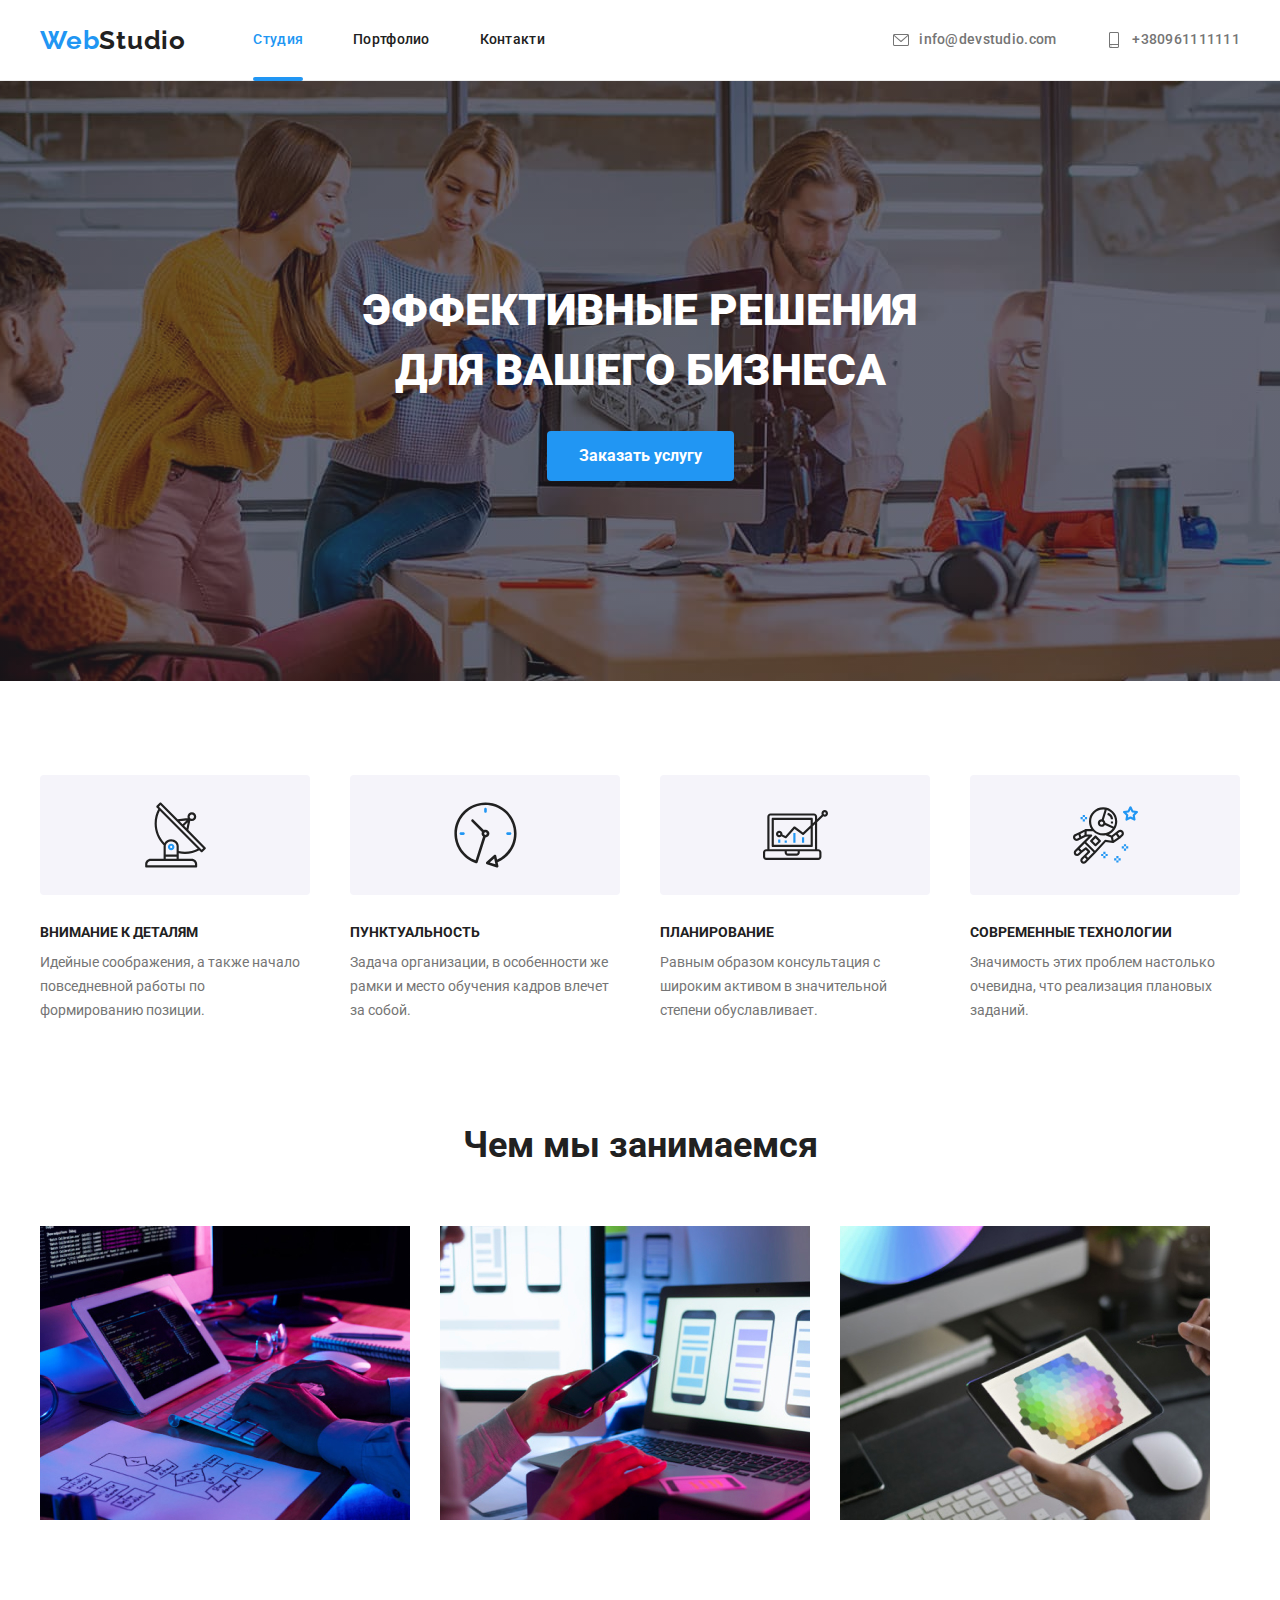
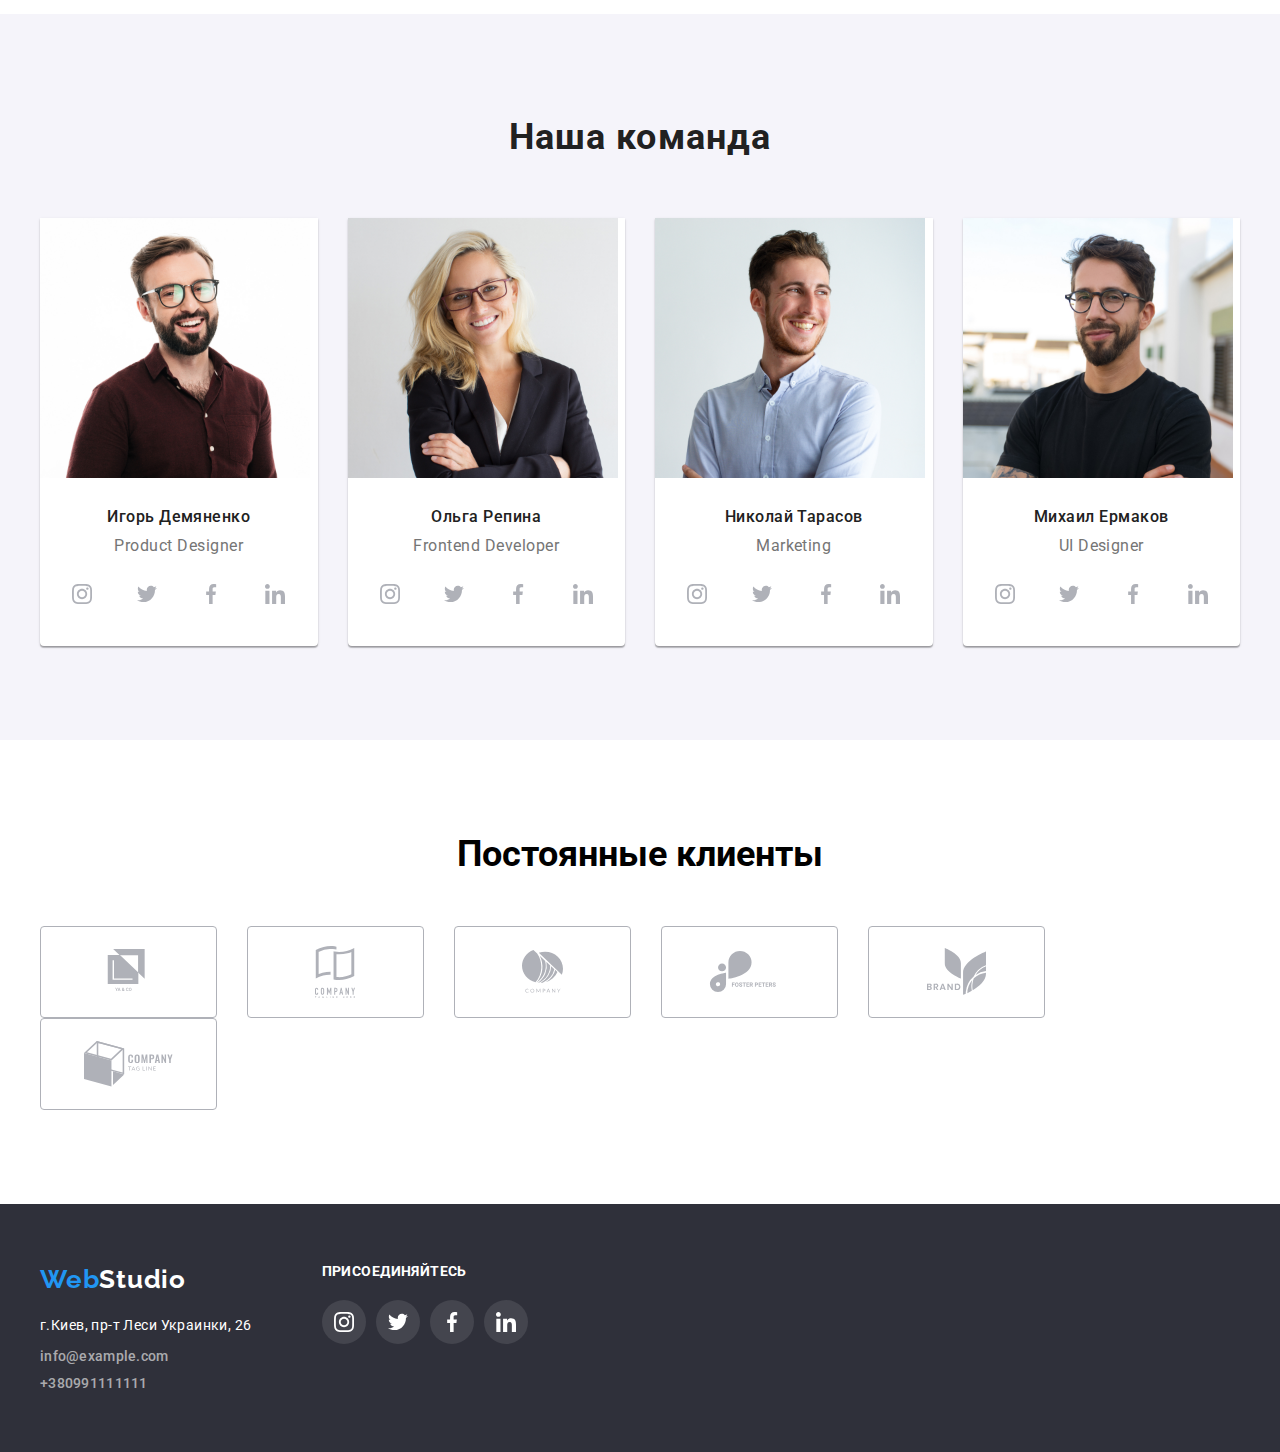
==== index.html @ 86b13487 "Дз-5" ====
<!DOCTYPE html>
<html lang="en">
  <head>
    <meta charset="UTF-8" />
    <meta name="viewport" content="width=device-width, initial-scale=1.0" />
    <title>Document</title>
    <link rel="preconnect" href="https://fonts.gstatic.com" />
    <link
      href="https://fonts.googleapis.com/css2?family=Roboto:wght@400;500;700;900&display=swap"
      rel="stylesheet"
    />
    <link rel="preconnect" href="https://fonts.gstatic.com" />
    <link
      href="https://fonts.googleapis.com/css2?family=Raleway:wght@700&display=swap"
      rel="stylesheet"
    />
    <link
      rel="stylesheet"
      href="https://cdnjs.cloudflare.com/ajax/libs/modern-normalize/1.0.0/modern-normalize.min.css"
      integrity="sha512-ISS7cAi1PEhQ8jnbJpJZMd29NlhNj4AWYyLOSp2CE/CsHxTCu+r+t0D2yoJudVrd0/8fTVPUVDzY5Tvli75u/g=="
      crossorigin="anonymous"
    />
    <link rel="stylesheet" href="./css/variables.css" />
    <link rel="stylesheet" href="./css/common.css" />
    <link rel="stylesheet" href="./css/main.css" />
  </head>
  <body>
    <!--Шапка сторінки-->
    <header class="page-header">
      <!-- Container -->
      <div class="container">
        <nav class="header-nav">
          <a href="/index.html" class="main-logo">
            <span class="main-logo color">Web</span>Studio
          </a>
          <ul class="nav-list">
            <li>
              <a class="nav-list-link current" href="./index.html"> Студия </a>
            </li>

            <li>
              <a class="nav-list-link" href="./portfolio.html"> Портфолио </a>
            </li>

            <li>
              <a class="nav-list-link" href="#contacts">Контакти</a>
            </li>
          </ul>

          <ul class="nav-contacts">
            <li>
              <a class="contacts-item header" href="mailto:info@devstudio.com">
                <svg class="contacts-icon" width="16px" height="12px">
                  <use
                    href="./images/icons/symbol-defs.svg#icon-envelope"
                  ></use>
                </svg>
                info@devstudio.com
              </a>
            </li>

            <li>
              <a class="contacts-item header" href="tel:+380961111111">
                <svg class="contacts-icon" width="10px" height="16px">
                  <use
                    href="./images/icons/symbol-defs.svg#icon-smartphone"
                  ></use>
                </svg>
                +380961111111
              </a>
            </li>
          </ul>
        </nav>
      </div>
    </header>

    <!-- Main -->

    <main>
      <section class="main-section">
        <!-- Container -->
        <div class="banner">
          <div class="container">
            <h1 class="main-title">
              Эффективные решения<br />для вашего бизнеса
            </h1>
            <!-- Container -->

            <button type="button" class="order-button" data-modal-open>
              Заказать услугу
            </button>
          </div>
          <!-- Container -->
        </div>
      </section>

      <!-- Наші особливості -->

      <section class="features">
        <!-- Container -->
        <div class="container">
          <h3 class="visually-hidden">Наші переваги</h3>
          <ul class="our-features">
            <li class="our-features-item">
              <div class="icon">
                <svg width="65px" height="70px">
                  <use href="./images/icons/symbol-defs.svg#icon-antenna"></use>
                </svg>
              </div>
              <h3 class="subtitle-features">Внимание к деталям</h3>
              <p class="features-text">
                Идейные соображения, а также начало повседневной работы по
                формированию позиции.
              </p>
            </li>

            <li class="our-features-item">
              <div class="icon">
                <svg width="65px" height="70px">
                  <use href="./images/icons/symbol-defs.svg#icon-clock"></use>
                </svg>
              </div>
              <h3 class="subtitle-features">Пунктуальность</h3>
              <p class="features-text">
                Задача организации, в особенности же рамки и место обучения
                кадров влечет за собой.
              </p>
            </li>

            <li class="our-features-item">
              <div class="icon">
                <svg width="65px" height="70px">
                  <use href="./images/icons/symbol-defs.svg#icon-diagram"></use>
                </svg>
              </div>
              <h3 class="subtitle-features">Планирование</h3>
              <p class="features-text">
                Равным образом консультация с широким активом в значительной
                степени обуславливает.
              </p>
            </li>

            <li class="our-features-item">
              <div class="icon">
                <svg width="65px" height="70px">
                  <use
                    href="./images/icons/symbol-defs.svg#icon-astronaut"
                  ></use>
                </svg>
              </div>
              <h3 class="subtitle-features">Современные технологии</h3>
              <p class="features-text">
                Значимость этих проблем настолько очевидна, что реализация
                плановых заданий.
              </p>
            </li>
          </ul>
        </div>
        <!-- COntainer -->
      </section>

      <!-- Чим ми займаємось -->

      <section class="what-we-do">
        <div class="container">
          <h2 class="what-we-do-title">Чем мы занимаемся</h2>
          <ul class="what-we-do-photo">
            <li>
              <img src="./images/img-1.jpg" width="370" alt="photo-1" />
            </li>
            <li>
              <img src="./images/img-2.jpg" width="370" alt="photo-2" />
            </li>
            <li>
              <img src="./images/img-3.jpg" width="370" alt="photo-3" />
            </li>
          </ul>
        </div>
      </section>

      <!-- Наша команда -->

      <section class="our-team">
        <div class="container">
          <h2 class="our-team-title">Наша команда</h2>
          <ul class="our-team-workers">
            <!-- Карточка Игорь Демяненко -->
            <li class="our-team-item">
              <img
                src="./images/Игорь-Демяненко.jpg"
                width="270"
                alt="Игорь Демяненко"
              />

              <div class="workers-card">
                <h3 class="name-employee">Игорь Демяненко</h3>
                <p class="position-employee">Product Designer</p>
              </div>

              <!-- Іконки соц.мережі -->
              <ul class="employee-link">
                <li class="social-networks">
                  <a class="social-link" href="https://www.instagram.com/">
                    <svg class="employee-icon" width="20px" height="20px">
                      <use
                        href="./images/icons/symbol-defs.svg#icon-instagram"
                      ></use>
                    </svg>
                  </a>
                </li>

                <li class="social-networks">
                  <a class="social-link" href="https://www.twitter.com/">
                    <svg class="employee-icon" width="20px" height="20px">
                      <use
                        href="./images/icons/symbol-defs.svg#icon-twitter"
                      ></use>
                    </svg>
                  </a>
                </li>

                <li class="social-networks">
                  <a class="social-link" href="https://www.facebook.com/">
                    <svg class="employee-icon" width="20px" height="20px">
                      <use
                        href="./images/icons/symbol-defs.svg#icon-facebook"
                      ></use>
                    </svg>
                  </a>
                </li>

                <li class="social-networks">
                  <a class="social-link" href="https://www.linkedin.com/">
                    <svg class="employee-icon" width="20px" height="20px">
                      <use
                        href="./images/icons/symbol-defs.svg#icon-linkedin"
                      ></use>
                    </svg>
                  </a>
                </li>
              </ul>
            </li>

            <!-- Карточка Ольга Репина -->

            <li class="our-team-item">
              <img
                src="./images/Ольга-Репина.jpg"
                width="270"
                alt="Ольга Репина"
              />

              <div class="workers-card">
                <h3 class="name-employee">Ольга Репина</h3>
                <p class="position-employee">Frontend Developer</p>
              </div>

              <!-- Іконки соц.мережі -->
              <ul class="employee-link">
                <li class="social-networks">
                  <a class="social-link" href="https://www.instagram.com/">
                    <svg class="employee-icon" width="20px" height="20px">
                      <use
                        href="./images/icons/symbol-defs.svg#icon-instagram"
                      ></use>
                    </svg>
                  </a>
                </li>

                <li class="social-networks">
                  <a class="social-link" href="https://www.twitter.com/">
                    <svg class="employee-icon" width="20px" height="20px">
                      <use
                        href="./images/icons/symbol-defs.svg#icon-twitter"
                      ></use>
                    </svg>
                  </a>
                </li>

                <li class="social-networks">
                  <a class="social-link" href="https://www.facebook.com/">
                    <svg class="employee-icon" width="20px" height="20px">
                      <use
                        href="./images/icons/symbol-defs.svg#icon-facebook"
                      ></use>
                    </svg>
                  </a>
                </li>

                <li class="social-networks">
                  <a class="social-link" href="https://www.linkedin.com/">
                    <svg class="employee-icon" width="20px" height="20px">
                      <use
                        href="./images/icons/symbol-defs.svg#icon-linkedin"
                      ></use>
                    </svg>
                  </a>
                </li>
              </ul>
            </li>

            <!-- Карточка Николай Тарасов -->
            <li class="our-team-item">
              <img
                src="./images/Николай-Тарасов.jpg"
                width="270"
                alt="Николай Тарасов"
              />

              <div class="workers-card">
                <h3 class="name-employee">Николай Тарасов</h3>
                <p class="position-employee">Marketing</p>
              </div>

              <!-- Іконки соц.мережі -->
              <ul class="employee-link">
                <li class="social-networks">
                  <a class="social-link" href="https://www.instagram.com/">
                    <svg class="employee-icon" width="20px" height="20px">
                      <use
                        href="./images/icons/symbol-defs.svg#icon-instagram"
                      ></use>
                    </svg>
                  </a>
                </li>

                <li class="social-networks">
                  <a class="social-link" href="https://www.twitter.com/">
                    <svg class="employee-icon" width="20px" height="20px">
                      <use
                        href="./images/icons/symbol-defs.svg#icon-twitter"
                      ></use>
                    </svg>
                  </a>
                </li>

                <li class="social-networks">
                  <a class="social-link" href="https://www.facebook.com/">
                    <svg class="employee-icon" width="20px" height="20px">
                      <use
                        href="./images/icons/symbol-defs.svg#icon-facebook"
                      ></use>
                    </svg>
                  </a>
                </li>

                <li class="social-networks">
                  <a class="social-link" href="https://www.linkedin.com/">
                    <svg class="employee-icon" width="20px" height="20px">
                      <use
                        href="./images/icons/symbol-defs.svg#icon-linkedin"
                      ></use>
                    </svg>
                  </a>
                </li>
              </ul>
            </li>

            <!-- Карточка Михаил Ермаков -->

            <li class="our-team-item">
              <img
                src="./images/Михаил-Ермаков.jpg"
                width="270"
                alt="Михаил Ермаков"
              />

              <div class="workers-card">
                <h3 class="name-employee">Михаил Ермаков</h3>
                <p class="position-employee">UI Designer</p>
              </div>

              <!-- Іконки соц.мережі -->
              <ul class="employee-link">
                <li class="social-networks">
                  <a class="social-link" href="https://www.instagram.com/">
                    <svg class="employee-icon" width="20px" height="20px">
                      <use
                        href="./images/icons/symbol-defs.svg#icon-instagram"
                      ></use>
                    </svg>
                  </a>
                </li>

                <li class="social-networks">
                  <a class="social-link" href="https://www.twitter.com/">
                    <svg class="employee-icon" width="20px" height="20px">
                      <use
                        href="./images/icons/symbol-defs.svg#icon-twitter"
                      ></use>
                    </svg>
                  </a>
                </li>

                <li class="social-networks">
                  <a class="social-link" href="https://www.facebook.com/">
                    <svg class="employee-icon" width="20px" height="20px">
                      <use
                        href="./images/icons/symbol-defs.svg#icon-facebook"
                      ></use>
                    </svg>
                  </a>
                </li>

                <li class="social-networks">
                  <a class="social-link" href="https://www.linkedin.com/">
                    <svg class="employee-icon" width="20px" height="20px">
                      <use
                        href="./images/icons/symbol-defs.svg#icon-linkedin"
                      ></use>
                    </svg>
                  </a>
                </li>
              </ul>
            </li>
          </ul>
        </div>
      </section>

      <!-- Постійні Клієнти -->

      <section class="regular-customers">
        <div class="container">
          <h2 class="regular-customers-title">Постоянные клиенты</h2>
          <ul class="regular-customers-icon">
            <li class="customers-item">
              <a class="customers-link" href="#">
                <svg class="customers-icon" height="45px" width="50px">
                  <use href="./images/icons/symbol-defs.svg#icon-logo-1"></use>
                </svg>
              </a>
            </li>

            <li class="customers-item">
              <a class="customers-link" href="#/">
                <svg class="customers-icon" width="40px" height="52px">
                  <use href="./images/icons/symbol-defs.svg#icon-logo-2"></use>
                </svg>
              </a>
            </li>

            <li class="customers-item">
              <a class="customers-link" href="#/">
                <svg class="customers-icon" width="41px" height="43px">
                  <use href="./images/icons/symbol-defs.svg#icon-logo-3"></use>
                </svg>
              </a>
            </li>

            <li class="customers-item">
              <a class="customers-link" href="#/">
                <svg class="customers-icon" width="80px" height="42px">
                  <use href="./images/icons/symbol-defs.svg#icon-logo-4"></use>
                </svg>
              </a>
            </li>

            <li class="customers-item">
              <a class="customers-link" href="#/">
                <svg class="customers-icon" width="59px" height="47px">
                  <use href="./images/icons/symbol-defs.svg#icon-logo-5"></use>
                </svg>
              </a>
            </li>

            <li class="customers-item">
              <a class="customers-link" href="#/">
                <svg class="customers-icon" width="89px" height="46px">
                  <use href="./images/icons/symbol-defs.svg#icon-logo-6"></use>
                </svg>
              </a>
            </li>
          </ul>
        </div>
      </section>
    </main>

    <!-- Підвал сторінки -->

    <footer class="footer" id="contacts">
      <div class="container">
        <div class="footer-address">
          <a href="/index.html" class="main-logo-footer">
            <span class="main-logo color">Web</span>Studio
          </a>
          <address>
            <p class="contacts-address">г.Киев, пр-т Леси Украинки, 26</p>
            <ul class="footer-contacts">
              <li>
                <a class="contacts-item" href="mailto:info@example.com"
                  >info@example.com
                </a>
              </li>
              <li>
                <a class="contacts-item" href="tel:+380991111111"
                  >+380991111111
                </a>
              </li>
            </ul>
          </address>
        </div>

        <!-- Соц.мережі Footer -->

        <div class="join-link">
          <p class="join-text">присоединяйтесь</p>
          <ul class="social-links-title">
            <li class="social-networks">
              <a class="social-link" href="https://www.instagram.com/">
                <svg class="footer-icon" width="20px" height="20px">
                  <use
                    href="./images/icons/symbol-defs.svg#icon-instagram"
                  ></use>
                </svg>
              </a>
            </li>

            <li class="social-networks">
              <a class="social-link" href="https://www.twitter.com/">
                <svg class="footer-icon" width="20px" height="20px">
                  <use href="./images/icons/symbol-defs.svg#icon-twitter"></use>
                </svg>
              </a>
            </li>

            <li class="social-networks">
              <a class="social-link" href="https://www.facebook.com/">
                <svg class="footer-icon" width="20px" height="20px">
                  <use
                    href="./images/icons/symbol-defs.svg#icon-facebook"
                  ></use>
                </svg>
              </a>
            </li>

            <li class="social-networks">
              <a class="social-link" href="https://www.linkedin.com/">
                <svg class="footer-icon" width="20px" height="20px">
                  <use
                    href="./images/icons/symbol-defs.svg#icon-linkedin"
                  ></use>
                </svg>
              </a>
            </li>
          </ul>
        </div>
      </div>
    </footer>

    <!-- Модалка Заказать услугу -->
    <div class="backdrop is-hidden">
      <div class="modal" data-modal>
        <button class="modal-close" data-modal-close>
          <svg class="close" width="11px" height="11px">
            <use href="./images/icons/symbol-defs.svg#icon-close"></use>
          </svg>
        </button>
        Lorem ipsum dolor sit, amet consectetur adipisicing elit. Eveniet alias
        magni, sit consectetur animi iusto perspiciatis iste sint adipisci. Aut
        reiciendis quisquam quis. Ea, aspernatur sint commodi voluptas
        cupiditate nisi, fugiat, laborum possimus nihil tempora incidunt iste
        quam eligendi. Nostrum velit expedita quod mollitia, tempora illum
        facere ad excepturi quos tempore enim, quam aperiam praesentium
        reprehenderit ipsum quaerat minus laudantium architecto fugiat nobis
        ullam error minima et quis? Voluptates fugit ad tenetur quod vitae
        nihil, quidem rem! Tenetur voluptatem perspiciatis reprehenderit dolorem
        nisi sed, ea quos molestiae adipisci illo incidunt eveniet? Maiores,
        exercitationem sapiente enim ex a sint. Nisi, porro!
      </div>
    </div>
    <script src="./js/modal.js"></script>
  </body>
</html>
---- css/variables.css ----
:root {
  --white-text: rgba(255, 255, 255, 1);
  --white-text-op60: rgba(255, 255, 255, 0.6);
  --blue-text: rgba(33, 150, 243, 1);
  --grey-text: rgba(117, 117, 117, 1);
  --black-text: rgba(33, 33, 33, 1);
  --background-color-team: #f5f4fa;
  --background-color-hero: #2f303a;
  --background-button: rgba(245, 244, 250, 1);
  --border-head: rgba(236, 236, 236, 1);
  --portfolio-title-grap: 30px;
  --team-workers-grap: 50px 30px;
  --icon-grey: #afb1b8;
  --icon-background-dark-grey: rgba(255, 255, 255, 0.1);
  --bordre-close-icon: rgba(0, 0, 0, 0.1);
}
---- css/common.css ----
.visually-hidden {
  position: absolute;
  width: 1px;
  height: 1px;
  margin: -1px;
  border: 0;
  padding: 0;

  white-space: nowrap;
  clip-path: inset(100%);
  clip: rect(0 0 0 0);
  overflow: hidden;
}
.body {
  font-family: 'Roboto', sans-serif;
}
* {
  margin: 0;
  padding: 0;
}
ul,
ol {
  list-style-type: none;
}

img {
  display: block;
  max-width: 100%;
  height: auto;
}

.container {
  width: 1200px;
  padding: 0 15px;
  margin: 0 auto;
  /* outline: 2px solid tomato; */
}
/* Header */

header {
  border-bottom: 1px solid var(--border-head);
}

.header-nav,
.nav-list,
.nav-contacts {
  display: flex;
}
.header-nav {
  justify-content: space-between;
  align-items: center;
  /* padding-top: 24px;
  padding-bottom: 25px; */
}
.nav-list li {
  padding-left: 50px;
}
.nav-list {
  margin-right: 331px;
}
.nav-contacts li:last-child {
  padding-left: 50px;
}

.contacts-icon {
  margin-right: 10px;
  fill: currentColor;
  width: 16px;
  height: 16px;
}

/* Navigation */
.main-logo {
  font-family: 'Raleway';
  font-style: normal;
  font-weight: bold;
  font-size: 26px;
  line-height: 1.19;
  letter-spacing: 0.03em;
  color: var(--black-text);
  text-decoration: none;
}

.main-logo.color {
  color: var(--blue-text);
}

.nav-list {
  list-style-type: none;
}

/* Footer */

.footer .container {
  display: flex;
}

.footer {
  background: #2f303a;
  padding: 60px 0;
  border: 1px;
  display: block;
}

.main-logo-footer {
  font-family: 'Raleway';
  font-style: normal;
  font-weight: bold;
  font-size: 26px;
  line-height: 1.19;
  letter-spacing: 0.03em;
  text-decoration: none;
  color: var(--white-text);
}

address {
  margin-top: 20px;
  display: flex;
  align-items: flex-start;
  flex-direction: column;
}

.nav-list-link {
  font-family: 'Roboto';
  font-style: normal;
  font-weight: 500;
  font-size: 14px;
  line-height: 1.14;
  letter-spacing: 0.02em;
  text-align: left;
  color: var(--black-text);
  text-decoration: none;
  /* Нижнє підкреслення */
  position: relative;
  display: block;
  padding-top: 32px;
  padding-bottom: 32px;
}

/* Нижнє підкреслення */
.nav-list-link.current::after {
  content: '';
  position: absolute;
  display: inline-block;
  bottom: -1px;
  left: 0;
  width: 100%;
  height: 4px;
  border-radius: 2px;
  background-color: var(--blue-text);
}

.nav-list-link:hover,
.nav-list-link.current,
.nav-list-link:focus {
  color: var(--blue-text);
}
.contacts-item {
  font-family: 'Roboto';
  font-style: normal;
  font-weight: 500;
  font-size: 14px;
  line-height: 1.14;
  letter-spacing: 0.02em;
  color: var(--white-text-op60);
  text-decoration: none;
}

.footer-contacts li:not(:last-child) {
  margin-bottom: 9px;
}

.contacts-item.header {
  color: var(--grey-text);
  display: flex;
  align-items: center;
}

.contacts-item:hover,
.contacts-item:focus {
  color: var(--blue-text);
}

.nav-contacts {
  list-style-type: none;
}
.contacts-address {
  font-family: 'Roboto';
  font-style: normal;
  font-weight: normal;
  font-size: 14px;
  line-height: 1.7;
  letter-spacing: 0.03em;
  color: var(--white-text);
  margin-bottom: 9px;
}

/* Соц.мережі Footer  */

.join-link {
  width: 206px;
  margin-left: 70px;
}

.join-text {
  font-family: Roboto;
  font-style: normal;
  font-weight: bold;
  font-size: 14px;
  line-height: 1.14;
  letter-spacing: 0.03em;
  text-transform: uppercase;
  color: var(--white-text);
  margin-bottom: 20px;
}

.social-links-title {
  display: flex;
  justify-content: space-between;
}

.footer-icon {
  fill: var(--white-text);
}
.social-link:hover,
.social-link:focus {
  background-color: var(--blue-text);
  color: var(--white-text);
}
/* .social-link {
  background-color: var(--icon-background-dark-grey);
} */
---- css/main.css ----
/* Ховаємо заголовок */
.visually-hidden {
  position: absolute;
  width: 1px;
  height: 1px;
  margin: -1px;
  border: 0;
  padding: 0;

  white-space: nowrap;
  clip-path: inset(100%);
  clip: rect(0 0 0 0);
  overflow: hidden;
}

/* .container {
  width: 1200px;

  padding: 0 15px;
  margin: 0 auto;
    outline: 2px solid tomato;
} */

/* Hero */
/* .main-section {
  background-color: var(--background-color-hero);
  padding-bottom: 280px;
} */

.banner {
  height: 600px;
  max-width: 1600px;
  margin-left: auto;
  margin-right: auto;
  background-image: linear-gradient(
      to right,
      rgba(47, 48, 58, 0.4),
      rgba(47, 48, 58, 0.4)
    ),
    url(../images/bg-hero.jpg);
  background-repeat: no-repeat;
  background-size: cover;
  background-position: center;
}
/* Заголовок */
.container .main-title {
  font-family: 'Roboto';
  font-style: normal;
  font-weight: 900;
  font-size: 44px;
  line-height: 1.36;
  color: var(--white-text);
  padding-top: 200px;
  text-align: center;
  text-transform: uppercase;
}

/* Link */
/* .order-link {
  font-family: Roboto;
  font-style: normal;
  font-weight: bold;
  font-size: 16px;
  line-height: 30px;
  color: #ffffff;
  text-decoration: none;
} */

/* Button */
.order-button {
  font-family: 'Roboto';
  font-style: normal;
  font-weight: bold;
  font-size: 16px;
  height: 50px;
  background-color: var(--blue-text);
  color: var(--white-text);
  padding: 10px 32px;
  display: block;
  margin: 30px auto 0;
  text-align: center;
  border-radius: 4px;
  border: none;
  cursor: pointer;
}

/* Modal Button */

.backdrop {
  position: fixed;
  top: 0;
  left: 0;
  width: 100%;
  height: 100%;
}
.backdrop.is-hidden {
  opacity: 0;
  pointer-events: none;
}

.modal {
  position: absolute;
  top: 50%;
  left: 50%;
  transform: translate(-50%);
  max-width: 528px;
  /* width: 100%; */
  /* height: 581px; */
  max-height: 100vh;
  overflow-y: auto;
  padding: 40px;
  background-color: var(--white-text);
  box-shadow: 0px 1px 3px rgba(0, 0, 0, 0.12), 0px 1px 1px rgba(0, 0, 0, 0.14),
    0px 2px 1px rgba(0, 0, 0, 0.2);
  border-radius: 4px;
}
.modal-close {
  position: absolute;
  top: 8px;
  right: 8px;
  display: flex;
  align-items: center;
  justify-content: center;
  width: 30px;
  height: 30px;
  margin-left: auto;
  background-color: var(--white-text);
  border: 1px solid var(--bordre-close-icon);
  border-radius: 100%;
}

.close {
  position: absolute;
  right: 8px;
  top: 8px;
  /* fill: black; */
}
.modal-close:hover .close,
.modal-close:focus .close {
  fill: var(--blue-text);
}

/*Наші Переваги */
.features {
  padding-top: 94px;
}

.icon {
  width: 270px;
  height: 120px;
  background: #f5f4fa;
  border-radius: 4px;
  margin-bottom: 30px;
  display: flex;
  justify-content: center;
  align-items: center;
}

.our-features {
  display: flex;
  justify-content: space-between;
}
.our-features li {
  width: 270px;
}
.our-features li:not(:last-child) {
  margin-right: 30px;
  /* padding-left: 0; */
}

.subtitle-features {
  font-family: 'Roboto';
  font-style: normal;
  font-weight: bold;
  font-size: 14px;
  line-height: 1.14;
  color: var(--black-text);
  text-transform: uppercase;
}

/* Наші Переваги Текст */

.features-text {
  font-family: 'Roboto';
  font-style: normal;
  font-weight: normal;
  font-size: 14px;
  line-height: 1.7;
  color: var(--grey-text);
  padding-top: 10px;
}

/* Чим ми займаємось */

.what-we-do {
  padding-top: 94px;
  padding-bottom: 94px;
  /* padding-bottom: 94px; */
}
.what-we-do-title {
  font-family: 'Roboto';
  font-style: normal;
  font-weight: bold;
  font-size: 36px;
  line-height: 1.66;
  color: var(--black-text);
  text-align: center;
  padding-bottom: 50px;
}

.what-we-do-photo {
  display: flex;
}
.what-we-do-photo li:not(:last-child) {
  margin-right: 30px;
}
/* Наша Команда */

.our-team {
  background-color: var(--background-color-team);
  display: flex;
  padding-top: 94px;
  padding-bottom: 94px;
}

.our-team-title {
  font-family: 'Roboto';
  font-style: normal;
  font-weight: bold;
  font-size: 36px;
  line-height: 1.66;
  letter-spacing: 0.03em;
  color: var(--black-text);
  text-align: center;
  margin-bottom: 50px;
}
.our-team-workers {
  list-style-type: none;
  display: flex;
  flex-wrap: wrap;
  justify-content: center;
  margin-top: calc(-1 * 50px);
  margin-left: calc(-1 * 30px);
}

.our-team-item {
  flex-basis: calc(100% / 4 - 30px);
  margin-top: 50px;
  margin-left: 30px;
  background-color: var(--white-text);
  box-shadow: 0px 1px 3px rgba(0, 0, 0, 0.12), 0px 1px 1px rgba(0, 0, 0, 0.14),
    0px 2px 1px rgba(0, 0, 0, 0.2);
  border-radius: 0px 0px 4px 4px;
  min-height: 428px;
}

/* Карточки працівників */

.workers-card {
  /* width: 270px; */
  margin-top: 30px;
  background-color: var(--white-text);
  text-align: center;
}

.name-employee {
  font-family: 'Roboto';
  font-style: normal;
  font-weight: 500;
  font-size: 16px;
  line-height: 1.18;
  letter-spacing: 0.03em;
  color: var(--black-text);
}

.position-employee {
  font-family: 'Roboto';
  font-style: normal;
  font-weight: 400;
  font-size: 16px;
  line-height: 1.18;
  letter-spacing: 0.03em;
  color: var(--grey-text);
  margin-top: 10px;
}

/* Іконки соц.мережі робітників */

.employee-link {
  list-style-type: none;
  margin-top: 16px;
  display: flex;
  justify-content: space-evenly;
  background-color: var(--white-text);
}

/* .social-networks:hover .employee-icon {
  fill: var(--white-text);
} */

.social-link:hover .employee-icon,
.social-link:focus .employee-icon {
  fill: var(--white-text);
}

.social-networks:hover .social-link {
  background-color: var(--blue-text);
}

.social-link:hover,
.social-link:focus {
  background-color: var(--blue-text);
  color: var(--white-text);
}
.social-link {
  width: 44px;
  height: 44px;
  /* background-color: #fff; */
  border-radius: 100%;
  display: flex;
  justify-content: center;
  align-items: center;
  background-color: var(--icon-background-dark-grey);
}
/* SVG */

.employee-icon {
  fill: currentColor;
  fill: var(--icon-grey);
}

/* .employee-icon {
  fill: var(--icon-grey);
}
.employee-icon:hover {
  fill: var(--white-text);
} */

/* Постійні клієнти */

.regular-customers {
  padding: 94px 0;
}

.regular-customers-title {
  font-family: 'Roboto';
  font-style: 700;
  font-size: 36px;
  line-height: 1.16;
  text-align: center;
  letter-spacing: 3%;
}

.regular-customers-icon {
  display: flex;
  flex-wrap: wrap;
  margin: 50px -15px 0;
}

.customers-item {
  border: 1px solid var(--icon-grey);
  text-align: center;
  display: flex;
  justify-content: center;
  border-radius: 4px;
  width: calc(100% / 6 - 30px);
  height: 90px;
  margin: 0 15px;
}
.customers-item:hover {
  border-color: var(--blue-text);
}
.customers-link {
  display: flex;
  justify-content: center;
  align-items: center;
  width: 170px;
  height: 90px;
  color: var(--blue-text);
}
.customers-link:hover .customers-icon,
.customers-link:focus .customers-icon {
  fill: var(--blue-text);
}
/* SVG */
/* .customers-icon:hover {
  fill: currentColor;
} */

.customers-icon {
  fill: var(--icon-grey);
  display: flex;
  justify-content: center;
  align-items: center;
}
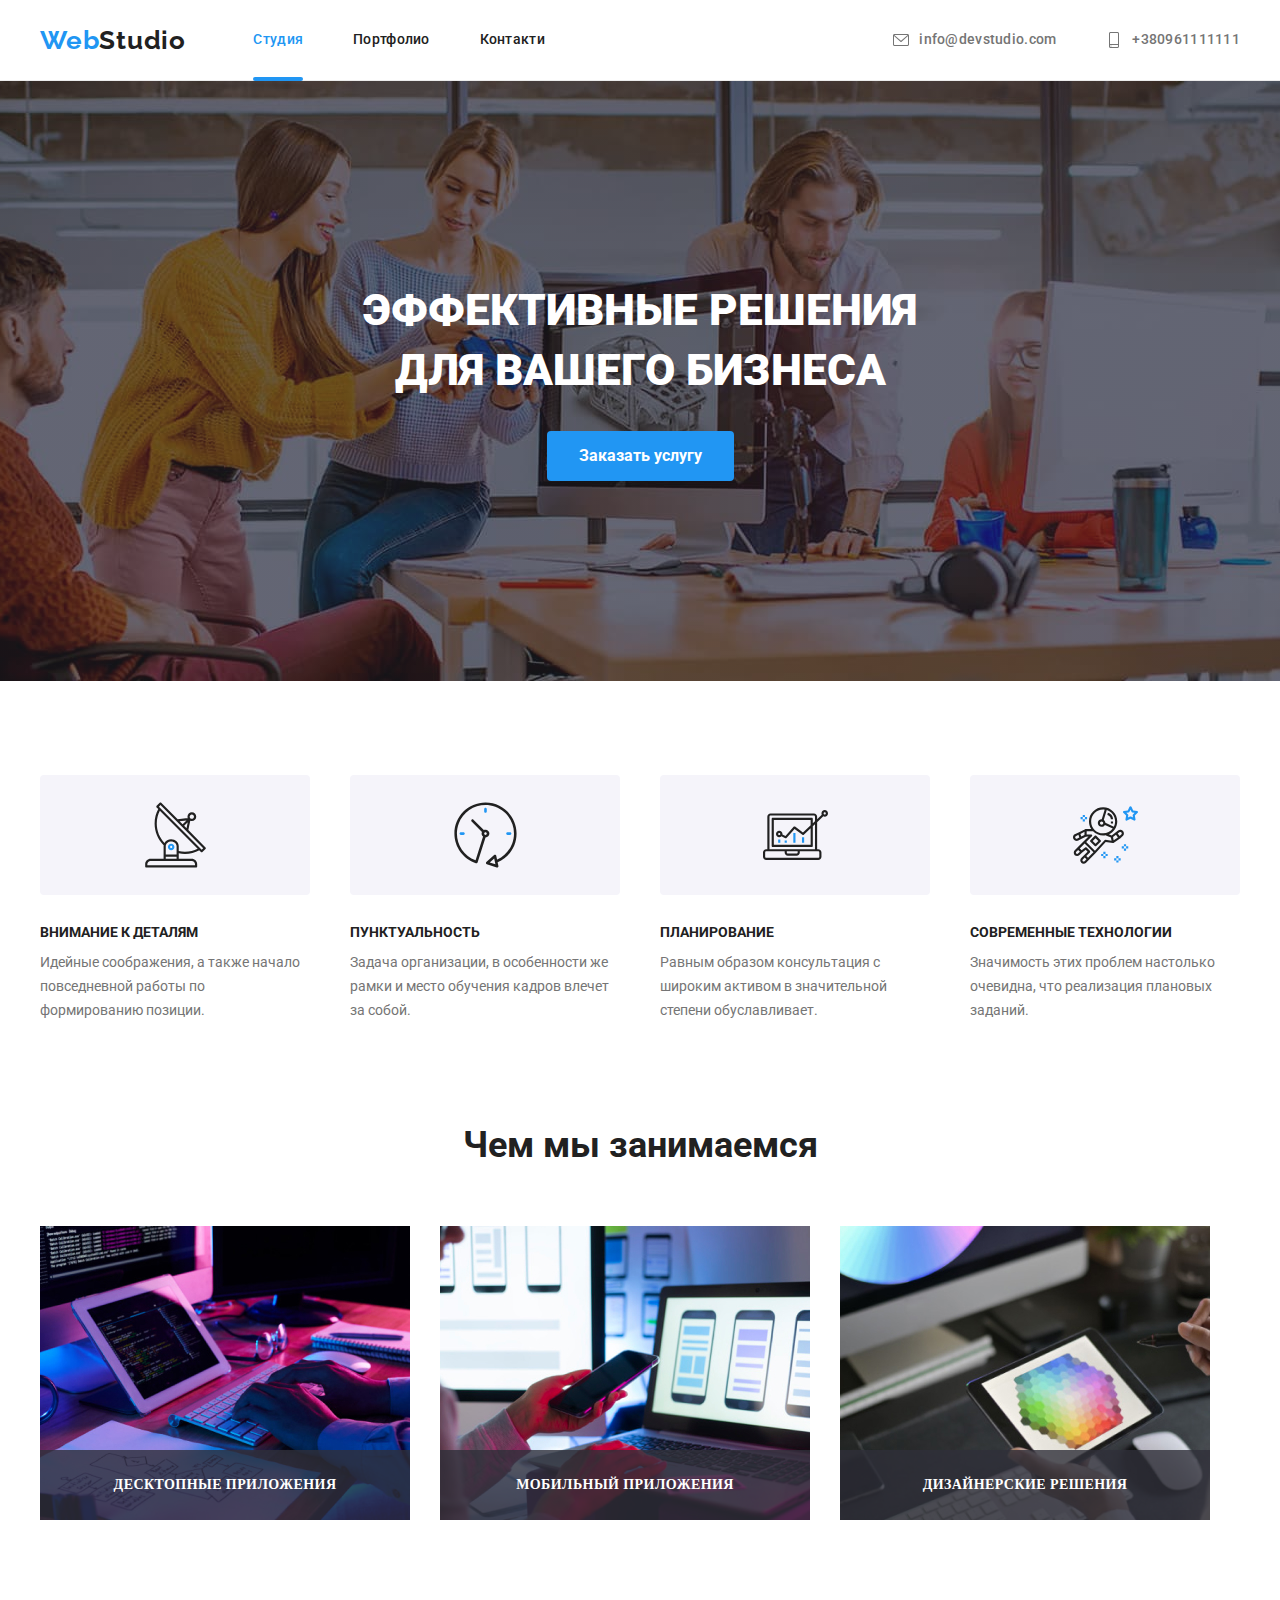
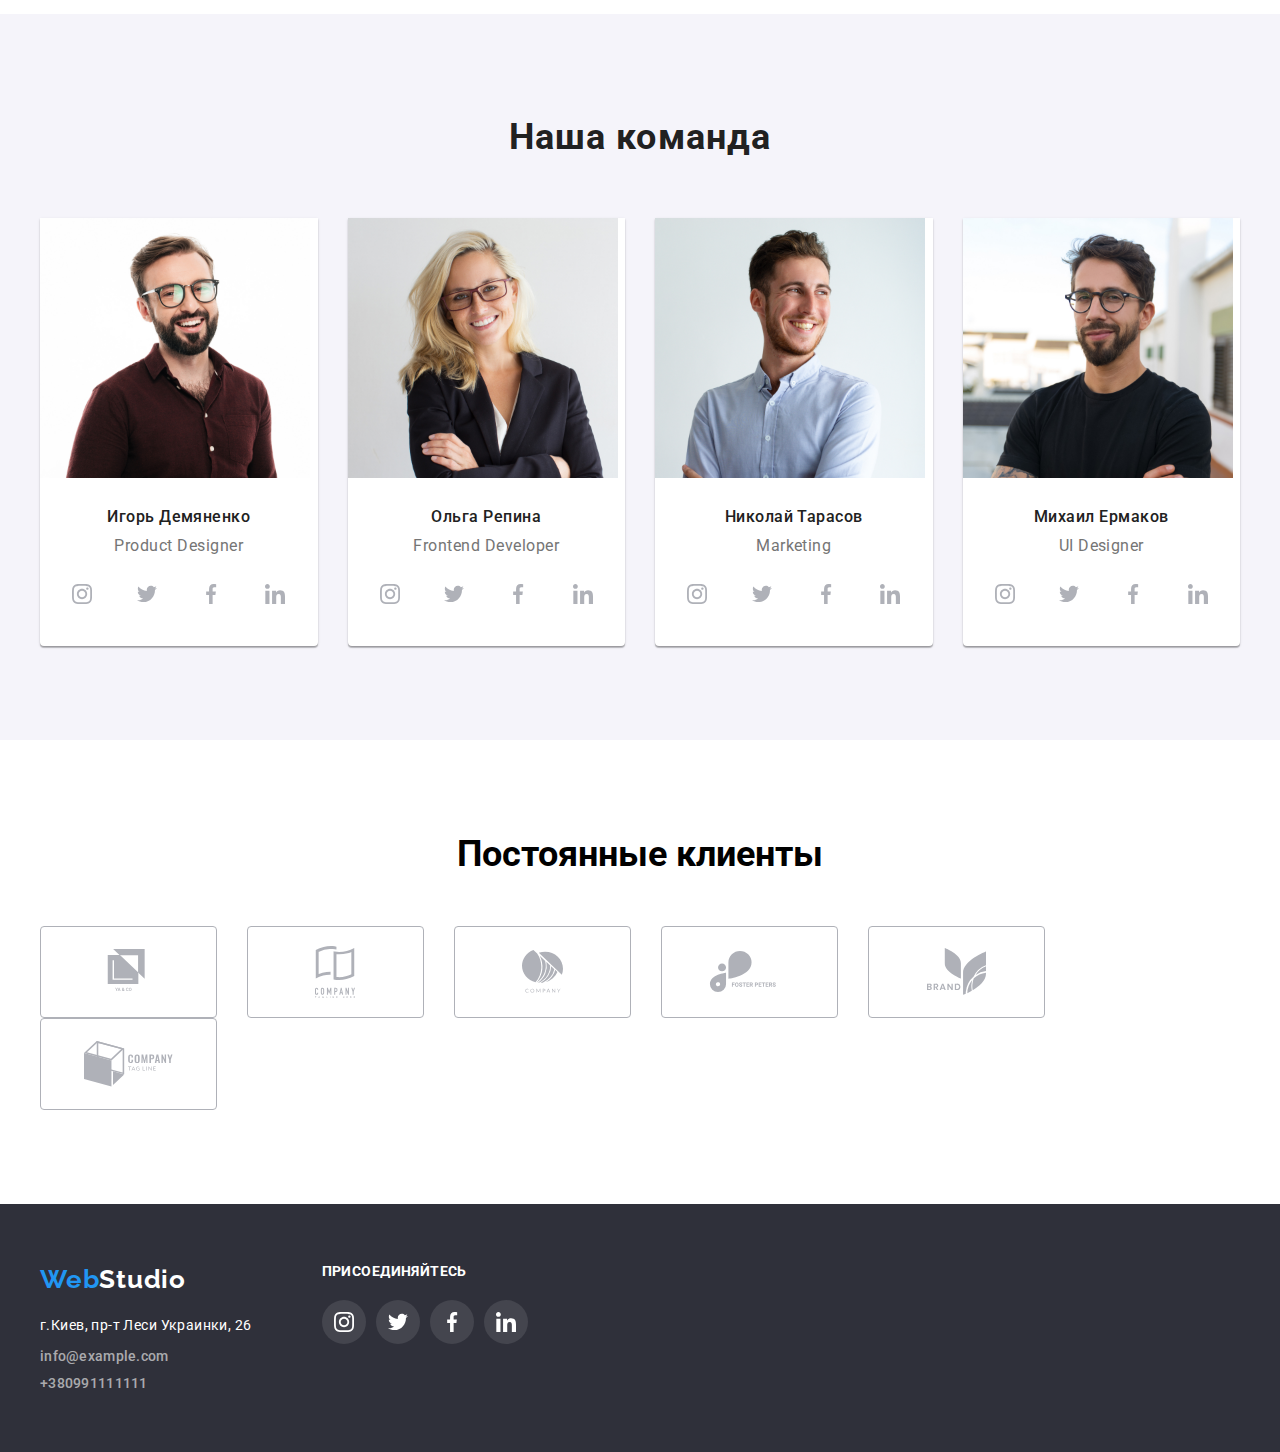
==== commit 741b2826: "Дз-5/Done" ====
--- a/index.html
+++ b/index.html
@@ -166,13 +166,36 @@
           <h2 class="what-we-do-title">Чем мы занимаемся</h2>
           <ul class="what-we-do-photo">
             <li>
-              <img src="./images/img-1.jpg" width="370" alt="photo-1" />
-            </li>
-            <li>
-              <img src="./images/img-2.jpg" width="370" alt="photo-2" />
-            </li>
-            <li>
-              <img src="./images/img-3.jpg" width="370" alt="photo-3" />
+              <img
+                src="./images/img-1.jpg"
+                width="370"
+                alt="Десктопные Приложения"
+              />
+
+              <div class="what-we-do-text">
+                <h3>Десктопные Приложения</h3>
+              </div>
+            </li>
+            <li>
+              <img
+                src="./images/img-2.jpg"
+                width="370"
+                alt="Мобильный Приложения"
+              />
+              <div class="what-we-do-text">
+                <h3>Мобильный Приложения</h3>
+              </div>
+            </li>
+            <li>
+              <img
+                src="./images/img-3.jpg"
+                width="370"
+                alt="Дизайнерские Решения"
+              />
+
+              <div class="what-we-do-text">
+                <h3>Дизайнерские Решения</h3>
+              </div>
             </li>
           </ul>
         </div>
@@ -548,8 +571,8 @@
     </footer>
 
     <!-- Модалка Заказать услугу -->
-    <div class="backdrop is-hidden">
-      <div class="modal" data-modal>
+    <div class="backdrop is-hidden" data-modal>
+      <div class="modal">
         <button class="modal-close" data-modal-close>
           <svg class="close" width="11px" height="11px">
             <use href="./images/icons/symbol-defs.svg#icon-close"></use>
--- a/css/variables.css
+++ b/css/variables.css
@@ -13,4 +13,6 @@
   --icon-grey: #afb1b8;
   --icon-background-dark-grey: rgba(255, 255, 255, 0.1);
   --bordre-close-icon: rgba(0, 0, 0, 0.1);
+  --backdrop-color: rgba(0, 0, 0, 0.2);
+  --background-hover-thumb-portfolio: rgba(33, 150, 243, 0.9);
 }
--- a/css/main.css
+++ b/css/main.css
@@ -27,6 +27,9 @@
   padding-bottom: 280px;
 } */
 
+img {
+  display: block;
+}
 .banner {
   height: 600px;
   max-width: 1600px;
@@ -92,6 +95,10 @@
   left: 0;
   width: 100%;
   height: 100%;
+  background-color: var(--backdrop-color);
+  display: flex;
+  align-items: center;
+  justify-content: center;
 }
 .backdrop.is-hidden {
   opacity: 0;
@@ -102,10 +109,10 @@
   position: absolute;
   top: 50%;
   left: 50%;
-  transform: translate(-50%);
+  transform: translate(-50%, -50%);
   max-width: 528px;
   /* width: 100%; */
-  /* height: 581px; */
+  min-height: 581px;
   max-height: 100vh;
   overflow-y: auto;
   padding: 40px;
@@ -113,6 +120,9 @@
   box-shadow: 0px 1px 3px rgba(0, 0, 0, 0.12), 0px 1px 1px rgba(0, 0, 0, 0.14),
     0px 2px 1px rgba(0, 0, 0, 0.2);
   border-radius: 4px;
+  -webkit-appearance: none;
+  -ms-overflow-style: none;
+  overflow: -moz-scrollbars-none;
 }
 .modal-close {
   position: absolute;
@@ -214,6 +224,40 @@
 .what-we-do-photo li:not(:last-child) {
   margin-right: 30px;
 }
+
+/* .what-we-do-thumb {
+  position: relative;
+  overflow: hidden;
+  width: 100%;
+  height: 294px;
+} */
+.what-we-do-text {
+  position: absolute;
+  left: 0;
+  right: 0;
+  bottom: 0;
+  height: 70px;
+  background-color: rgba(47, 48, 58, 0.8);
+  display: flex;
+  align-items: center;
+  justify-content: center;
+}
+.what-we-do-text h3 {
+  font-size: 'Roboto';
+  font-weight: 700;
+  font-style: normal;
+  font-size: 14px;
+  line-height: 1.14;
+  letter-spacing: 0.03em;
+  color: var(--white-text);
+  text-transform: uppercase;
+}
+
+.what-we-do-photo li {
+  position: relative;
+  overflow: hidden;
+}
+
 /* Наша Команда */
 
 .our-team {
